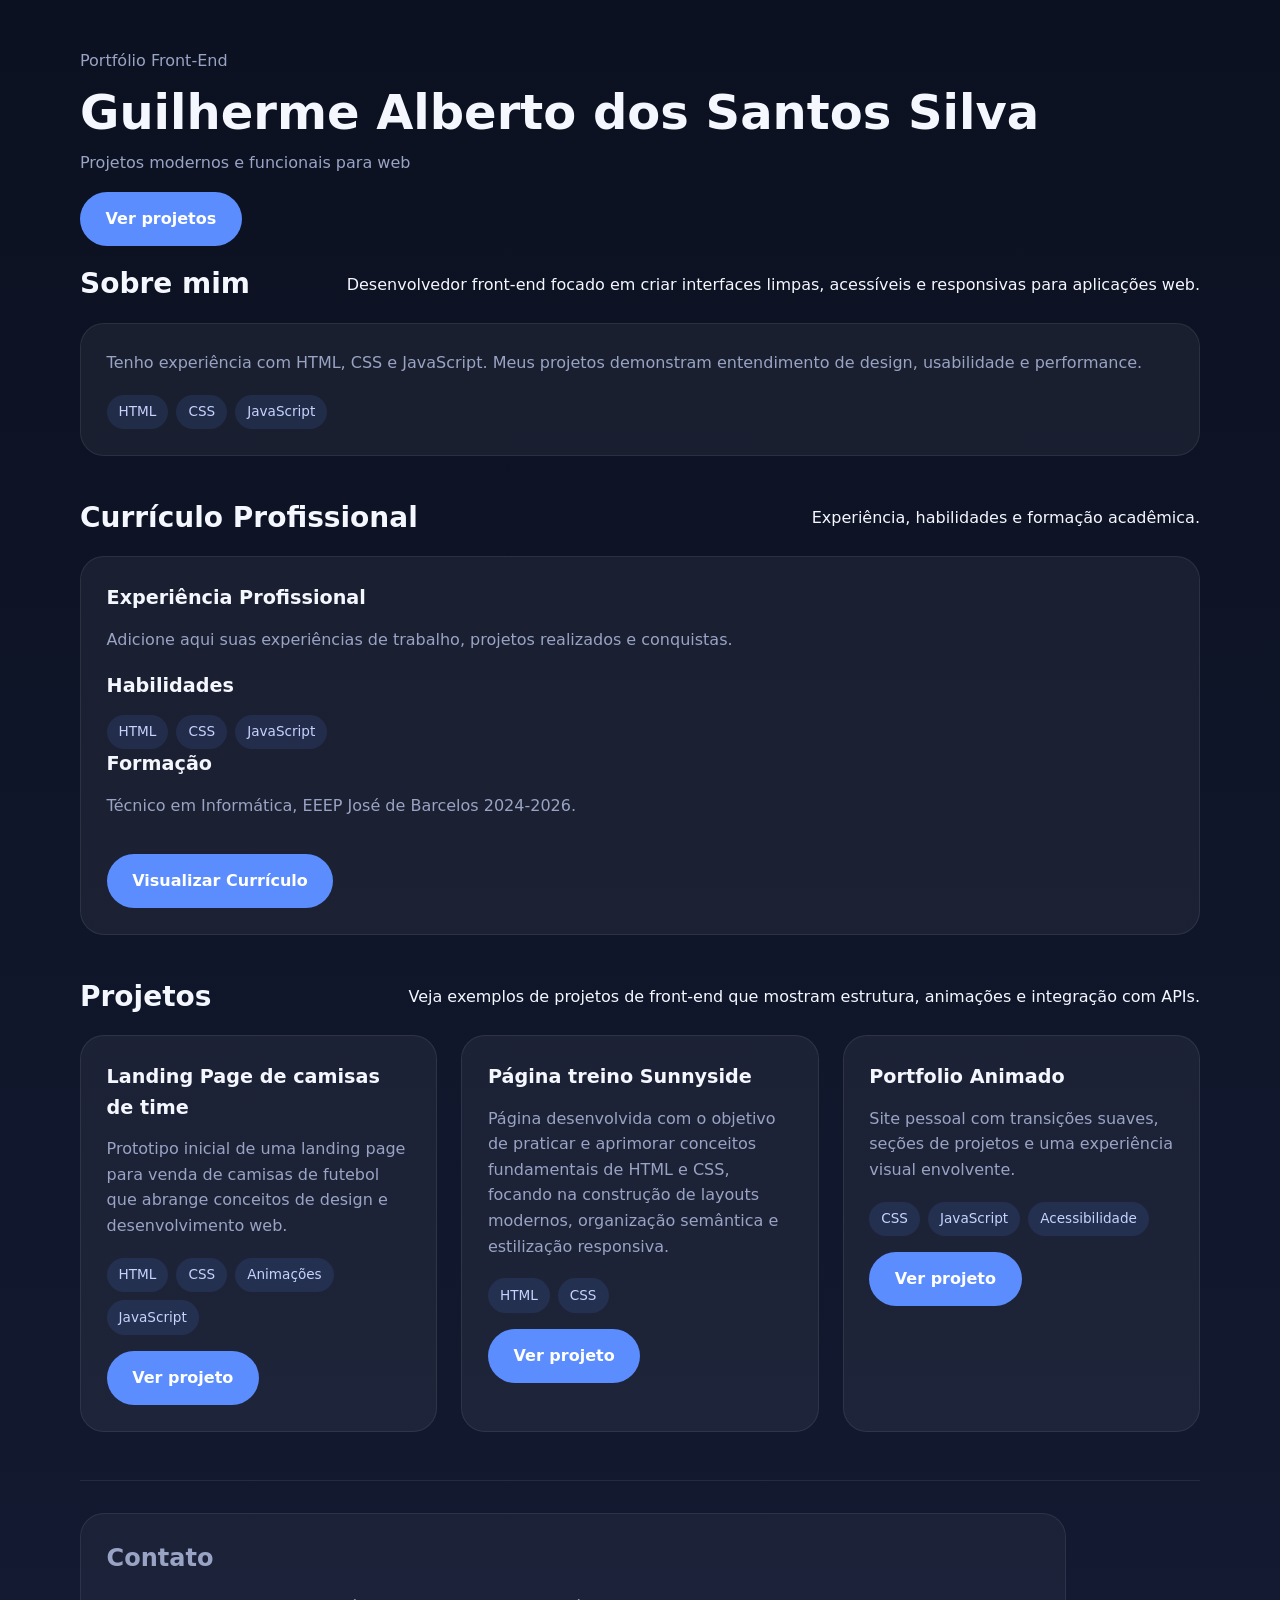
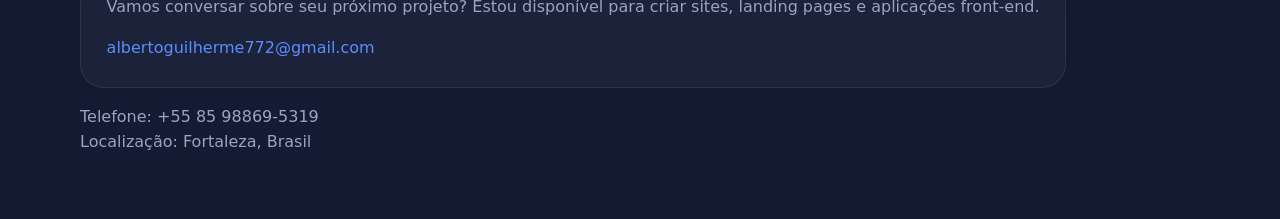
==== index.html @ ad4b9710 "Primeiro commit" ====
<!DOCTYPE html>
<html lang="pt-BR">
<head>
  <meta charset="UTF-8">
  <meta name="viewport" content="width=device-width, initial-scale=1.0">
  <title>Portfólio Front-End</title>
  <link rel="stylesheet" href="css/style.css">
  
    
</head>
<body>
  <div class="container">

    <!-- Cabeçalho -->
    <header>
      <div>
        <p>Portfólio Front-End</p>
        <h1>Guilherme Alberto dos Santos Silva</h1>
        <p>Projetos modernos e funcionais para web</p>
      </div>
      <a class="button-primary" href="#projetos">Ver projetos</a>
    </header>

    <!-- Seção Sobre mim -->    
    <section>
      <div class="section-title">
        <h2>Sobre mim</h2>
        <p>Desenvolvedor front-end focado em criar interfaces limpas, acessíveis e responsivas para aplicações web.</p>
      </div>
      <div class="card">
        <p>Tenho experiência com HTML, CSS e JavaScript. Meus projetos demonstram entendimento de design, usabilidade e performance.</p>
        <div class="tags">
          <span class="tag">HTML</span>
          <span class="tag">CSS</span>
          <span class="tag">JavaScript</span>
        </div>
      </div>
    </section>

    <!-- Seção Currículo -->
    <section id="curriculo" style="margin-top: 2.5rem;">
      <div class="section-title">
        <h2>Currículo Profissional</h2>
        <p>Experiência, habilidades e formação acadêmica.</p>
      </div>
      <div class="card">
        <h3>Experiência Profissional</h3>
        <p>Adicione aqui suas experiências de trabalho, projetos realizados e conquistas.</p>
        <h3>Habilidades</h3>
        <div class="tags">
          <span class="tag">HTML</span>
          <span class="tag">CSS</span>
          <span class="tag">JavaScript</span>
        </div>
        <h3>Formação</h3>
        <p>Técnico em Informática, EEEP José de Barcelos 2024-2026.</p>
        <a class="button-primary" href="imgs/Currículo Profissional Guilherme Alberto.pdf" style="margin-top: 1rem; display: inline-flex;">Visualizar Currículo</a>
      </div>
    </section>

    <!-- Seção Projetos -->
    <section id="projetos" style="margin-top: 2.5rem;">
      <div class="section-title">
        <h2>Projetos</h2>
        <p>Veja exemplos de projetos de front-end que mostram estrutura, animações e integração com APIs.</p>
      </div>

      <!-- Projetos -->
      <div id="projetos" class="grid projects">

        <!--Projeto Shirt Cycle-->
        <article class="card">
          <h3>Landing Page de camisas de time</h3>
          <p>Prototipo inicial de uma landing page para venda de camisas de futebol que abrange conceitos de design e desenvolvimento web.</p>
          <div class="tags">
            <span class="tag">HTML</span>
            <span class="tag">CSS</span>
            <span class="tag">Animações</span>
            <span class="tag">JavaScript</span>
          </div>
          <a class="button-primary" href="projetos/Shirt Cycle para portfolio/index.html" style="margin-top:1rem; display:inline-block;">Ver projeto</a>
        </article>

        <!--Projeto Suunyside-->
        <article class="card">
          <h3>Página treino Sunnyside</h3>
          <p>Página desenvolvida com o objetivo de praticar e aprimorar conceitos fundamentais de HTML e CSS, focando na construção de layouts modernos, organização semântica e estilização responsiva.</p>
          <div class="tags">
            <span class="tag">HTML</span>
            <span class="tag">CSS</span>
          </div>
          <a class="button-primary" href="projetos/suunyside/index.html" style="margin-top:1rem; display:inline-block;">Ver projeto</a>
        </article>


        <article class="card">
          <h3>Portfolio Animado</h3>
          <p>Site pessoal com transições suaves, seções de projetos e uma experiência visual envolvente.</p>
          <div class="tags">
            <span class="tag">CSS</span>
            <span class="tag">JavaScript</span>
            <span class="tag">Acessibilidade</span>
          </div>
          <a class="button-primary" href="#" style="margin-top:1rem; display:inline-block;">Ver projeto</a>
        </article>
      </div>
    </section>

    <!-- Rodapé -->
    <footer>
      <div class="contact-card">
        <h2>Contato</h2>
        <p>Vamos conversar sobre seu próximo projeto? Estou disponível para criar sites, landing pages e aplicações front-end.</p>
        <a href="mailto:albertoguilherme772@gmail.com">albertoguilherme772@gmail.com</a>
      </div>
      <div>
        <p>Telefone: +55 85 98869-5319</p>
        <p>Localização: Fortaleza, Brasil</p>
      </div>
    </footer>
  </div>
</body>
</html>
---- css/style.css ----
:root {
      --bg: #0b1120;
      --card: #12182f;
      --text: #f5f7ff;
      --accent: #5b8dff;
      --muted: #99a3c4;
    }
    * { box-sizing: border-box; margin: 0; padding: 0; }
    body {
      font-family: Inter, system-ui, sans-serif;
      background: linear-gradient(180deg, #0b1120 0%, #141b33 100%);
      color: var(--text);
      line-height: 1.6;
    }
    .container {
      width: min(1120px, calc(100% - 2rem));
      margin: 0 auto;
      padding: 2rem 0 4rem;
    }
    header {
      display: flex;
      flex-wrap: wrap;
      justify-content: space-between;
      align-items: center;
      gap: 1rem;
      padding: 1rem 0;
    }
    header h1 {
      font-size: clamp(2rem, 4vw, 3rem);
    }
    header p {
      color: var(--muted);
      max-width: 36rem;
    }
    .button-primary {
      display: inline-flex;
      align-items: center;
      justify-content: center;
      padding: 0.9rem 1.6rem;
      border-radius: 999px;
      background: var(--accent);
      color: #fff;
      text-decoration: none;
      font-weight: 600;
      transition: filter 0.2s ease;
    }
    .button-primary:hover { filter: brightness(1.05); }
    .grid {
      display: grid;
      gap: 1.5rem;
    }
    .projects {
      grid-template-columns: repeat(auto-fit, minmax(260px, 1fr));
    }
    .card {
      background: rgba(255,255,255,0.05);
      border: 1px solid rgba(255,255,255,0.08);
      border-radius: 24px;
      padding: 1.6rem;
      transition: transform 0.2s ease, box-shadow 0.2s ease;
    }
    .card:hover {
      transform: translateY(-6px);
      box-shadow: 0 20px 50px rgba(0,0,0,0.18);
    }
    .card h3 {
      margin-bottom: 0.8rem;
      font-size: 1.2rem;
    }
    .card p {
      color: var(--muted);
      margin-bottom: 1.2rem;
    }
    .tags {
      display: flex;
      flex-wrap: wrap;
      gap: 0.5rem;
    }
    .tag {
      padding: 0.4rem 0.75rem;
      border-radius: 999px;
      background: rgba(91,141,255,0.12);
      color: #c7d2ff;
      font-size: 0.85rem;
    }
    .section-title {
      display: flex;
      justify-content: space-between;
      align-items: center;
      gap: 1rem;
      flex-wrap: wrap;
      margin-bottom: 1rem;
    }
    .section-title h2 {
      font-size: 1.75rem;
    }
    footer {
      margin-top: 3rem;
      padding-top: 2rem;
      border-top: 1px solid rgba(255,255,255,0.08);
      color: var(--muted);
      display: flex;
      justify-content: space-between;
      flex-wrap: wrap;
      gap: 1rem;
    }
    .contact-card {
      display: grid;
      gap: 1rem;
      background: rgba(255,255,255,0.04);
      border: 1px solid rgba(255,255,255,0.08);
      border-radius: 24px;
      padding: 1.6rem;
    }
    .contact-card a {
      color: var(--accent);
      text-decoration: none;
    }
    html {
      scroll-behavior: smooth;
    }
    @media (max-width: 640px) {
      header, footer { flex-direction: column; align-items: flex-start; }
    }
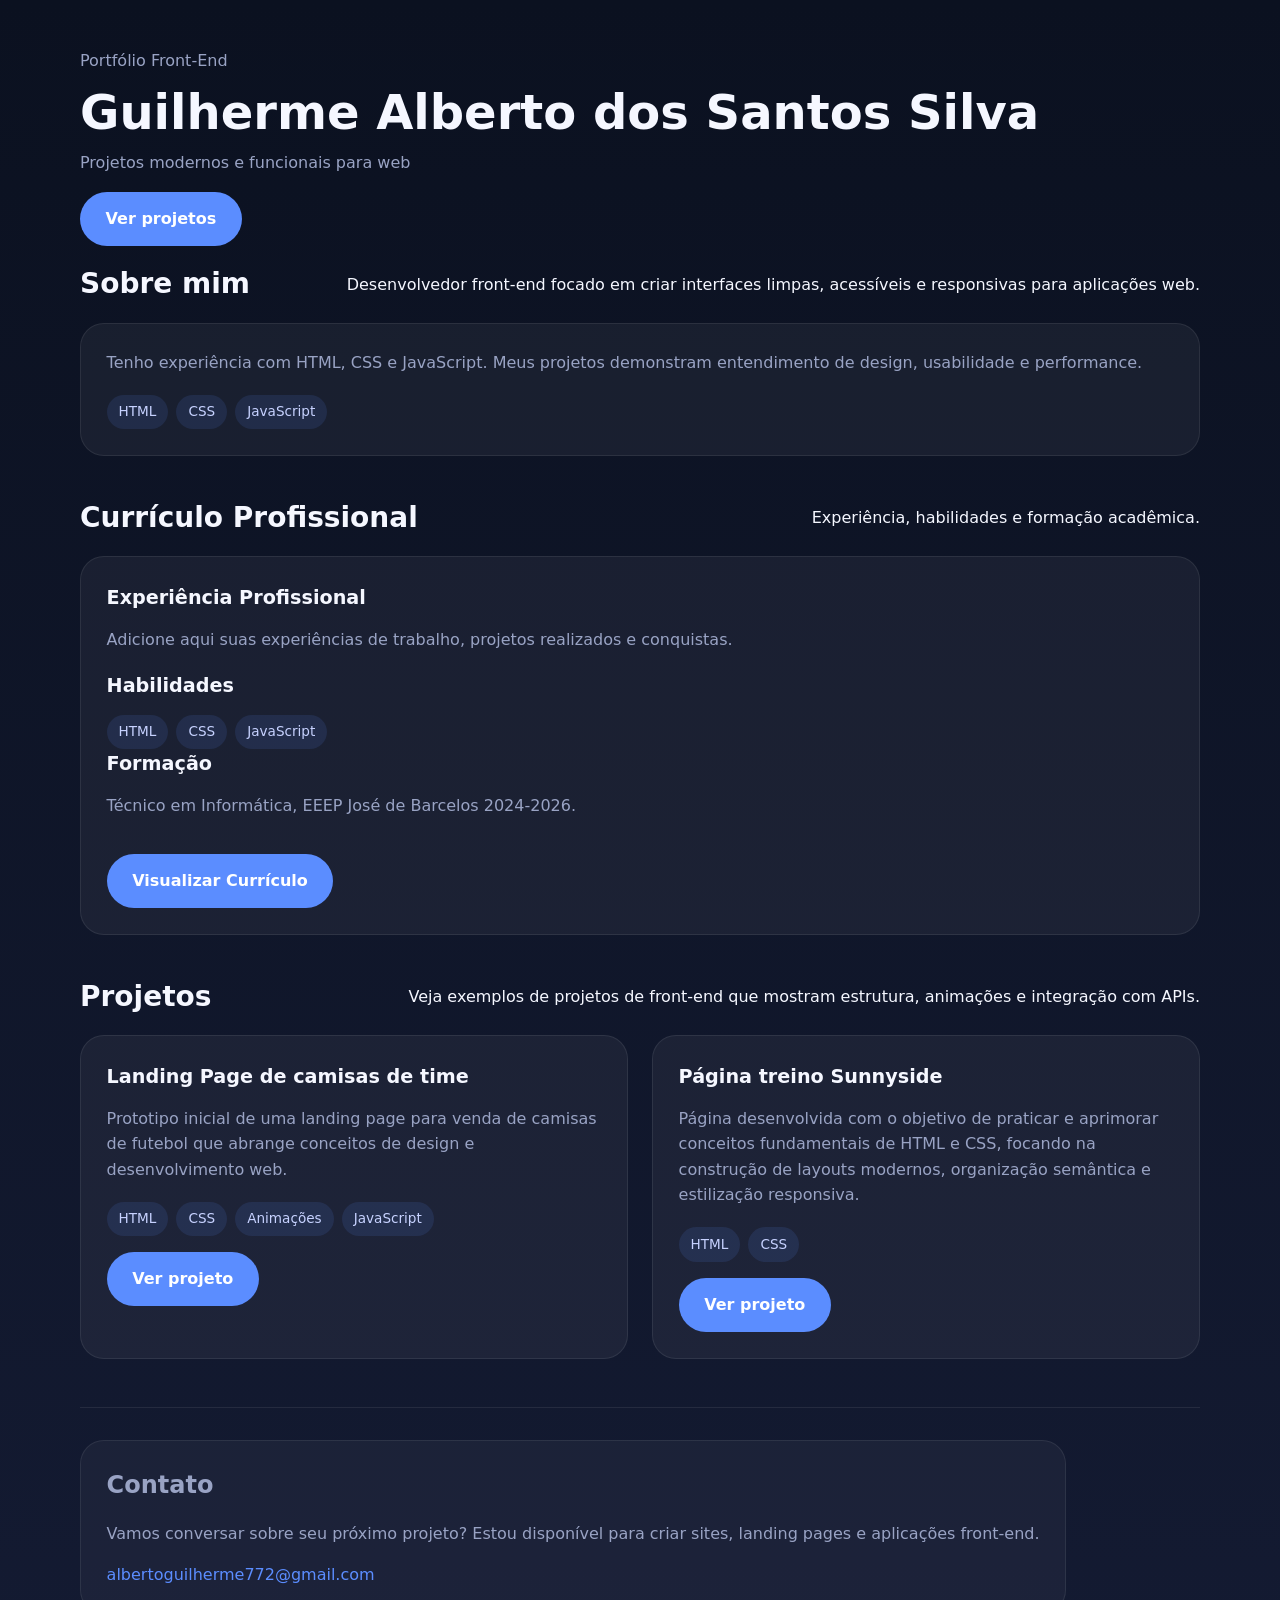
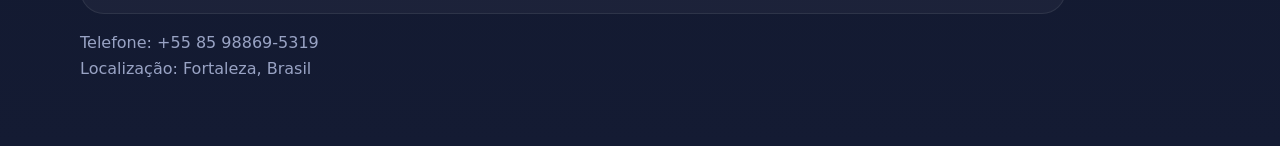
==== commit 9a459732: "Segundo commit" ====
--- a/index.html
+++ b/index.html
@@ -93,16 +93,7 @@
         </article>
 
 
-        <article class="card">
-          <h3>Portfolio Animado</h3>
-          <p>Site pessoal com transições suaves, seções de projetos e uma experiência visual envolvente.</p>
-          <div class="tags">
-            <span class="tag">CSS</span>
-            <span class="tag">JavaScript</span>
-            <span class="tag">Acessibilidade</span>
-          </div>
-          <a class="button-primary" href="#" style="margin-top:1rem; display:inline-block;">Ver projeto</a>
-        </article>
+      
       </div>
     </section>
 
